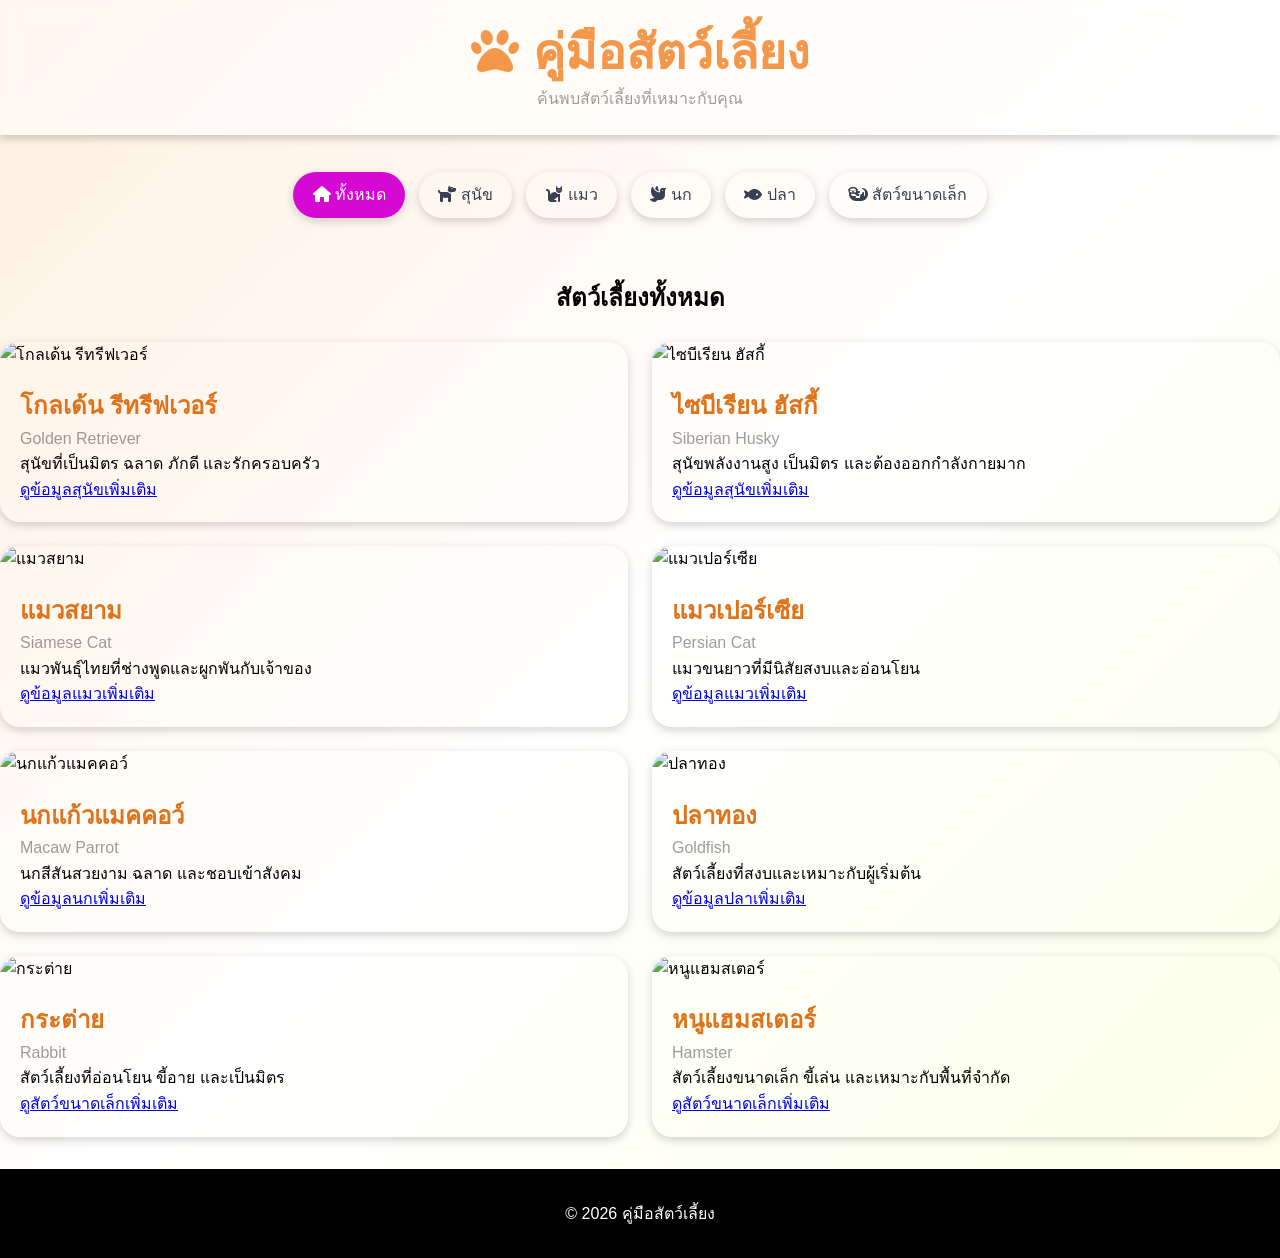
==== pets01/index.html @ db3bd054 "pet" ====
<!DOCTYPE html>
<html lang="en">

<head>
    <meta charset="UTF-8">
    <meta name="viewport" content="width=device-width, initial-scale=1.0">
    <title>คู่มือสัตว์เลี้ยง</title>

    <link rel="stylesheet" href="../css/pet-style.css">

    <!-- Font Awesome Icons -->
    <link rel="stylesheet" href="https://cdnjs.cloudflare.com/ajax/libs/font-awesome/6.7.2/css/all.min.css">

</head>

<body>
    <!-- Header Section -->
    <header class="header">
        <div class="header-content">
            <h1 class="header-title"><i class="fa-solid fa-paw"></i> คู่มือสัตว์เลี้ยง</h1>
            <p class="header-subtitle">ค้นพบสัตว์เลี้ยงที่เหมาะกับคุณ</p>
        </div>
    </header>

    <!-- Nav Bar -->
    <nav>
        <a href="index.html" class="active"><i class="fa-solid fa-house"></i> ทั้งหมด</a>
        <a href="dog.html"><i class="fa-solid fa-dog"></i> สุนัข</a>
        <a href="cat.html"><i class="fa-solid fa-cat"></i> แมว</a>
        <a href="bird.html"><i class="fa-solid fa-dove"></i> นก</a>
        <a href="fish.html"><i class="fa-solid fa-fish"></i> ปลา</a>
        <a href="small-pet.html"><i class="fa-solid fa-otter"></i> สัตว์ขนาดเล็ก</a>
    </nav>


    <!-- Main Section -->
    <main class="container">
        <h2 class="page-title">สัตว์เลี้ยงทั้งหมด</h2>
        <div class="pet-grid">
            <article class="pet-card">
                <img src="https://images.unsplash.com/photo-1734966213753-1b361564bab4?auto=format&amp;fit=crop&amp;w=1080&amp;q=80"
                    alt="โกลเด้น รีทรีฟเวอร์">

                <div class="pet-content">
                    <h2>โกลเด้น รีทรีฟเวอร์</h2>
                    <p class="breed">Golden Retriever</p>
                    <p>สุนัขที่เป็นมิตร ฉลาด ภักดี และรักครอบครัว</p>
                    <p><a href="dog.html">ดูข้อมูลสุนัขเพิ่มเติม</a></p>
                </div>
            </article>

            <article class="pet-card">
                <img src="https://images.unsplash.com/photo-1590419690008-905895e8fe0d?auto=format&amp;fit=crop&amp;w=1080&amp;q=80"
                    alt="ไซบีเรียน ฮัสกี้">

                <div class="pet-content">
                    <h2>ไซบีเรียน ฮัสกี้</h2>
                    <p class="breed">Siberian Husky</p>
                    <p>สุนัขพลังงานสูง เป็นมิตร และต้องออกกำลังกายมาก</p>
                    <p><a href="dog.html">ดูข้อมูลสุนัขเพิ่มเติม</a></p>
                </div>
            </article>

            <article class="pet-card">
                <img src="https://images.unsplash.com/photo-1568152950566-c1bf43f4ab28?auto=format&amp;fit=crop&amp;w=1080&amp;q=80"
                    alt="แมวสยาม">

                <div class="pet-content">
                    <h2>แมวสยาม</h2>
                    <p class="breed">Siamese Cat</p>
                    <p>แมวพันธุ์ไทยที่ช่างพูดและผูกพันกับเจ้าของ</p>
                    <p><a href="cat.html">ดูข้อมูลแมวเพิ่มเติม</a></p>
                </div>
            </article>

            <article class="pet-card">
                <img src="https://images.unsplash.com/photo-1585137173132-cf49e10ad27d?auto=format&amp;fit=crop&amp;w=1080&amp;q=80"
                    alt="แมวเปอร์เซีย">

                <div class="pet-content">
                    <h2>แมวเปอร์เซีย</h2>
                    <p class="breed">Persian Cat</p>
                    <p>แมวขนยาวที่มีนิสัยสงบและอ่อนโยน</p>
                    <p><a href="cat.html">ดูข้อมูลแมวเพิ่มเติม</a></p>
                </div>
            </article>

            <article class="pet-card">
                <img src="https://images.unsplash.com/photo-1584888890205-9b49eaf0c660?auto=format&amp;fit=crop&amp;w=1080&amp;q=80"
                    alt="นกแก้วแมคคอว์">

                <div class="pet-content">
                    <h2>นกแก้วแมคคอว์</h2>
                    <p class="breed">Macaw Parrot</p>
                    <p>นกสีสันสวยงาม ฉลาด และชอบเข้าสังคม</p>
                    <p><a href="bird.html">ดูข้อมูลนกเพิ่มเติม</a></p>
                </div>
            </article>

            <article class="pet-card">
                <img src="https://images.unsplash.com/photo-1592072467526-0506c6530493?auto=format&amp;fit=crop&amp;w=1080&amp;q=80"
                    alt="ปลาทอง">

                <div class="pet-content">
                    <h2>ปลาทอง</h2>
                    <p class="breed">Goldfish</p>
                    <p>สัตว์เลี้ยงที่สงบและเหมาะกับผู้เริ่มต้น</p>
                    <p><a href="fish.html">ดูข้อมูลปลาเพิ่มเติม</a></p>
                </div>
            </article>

            <article class="pet-card">
                <img src="https://images.unsplash.com/photo-1622349817799-067c32295df2?auto=format&amp;fit=crop&amp;w=1080&amp;q=80"
                    alt="กระต่าย">

                <div class="pet-content">
                    <h2>กระต่าย</h2>
                    <p class="breed">Rabbit</p>
                    <p>สัตว์เลี้ยงที่อ่อนโยน ขี้อาย และเป็นมิตร</p>
                    <p><a href="small-pets.html">ดูสัตว์ขนาดเล็กเพิ่มเติม</a></p>
                </div>
            </article>

            <article class="pet-card">
                <img src="https://images.unsplash.com/photo-1425082661705-1834bfd09dca?auto=format&amp;fit=crop&amp;w=1080&amp;q=80"
                    alt="หนูแฮมสเตอร์">

                <div class="pet-content">
                    <h2>หนูแฮมสเตอร์</h2>
                    <p class="breed">Hamster</p>
                    <p>สัตว์เลี้ยงขนาดเล็ก ขี้เล่น และเหมาะกับพื้นที่จำกัด</p>
                    <p><a href="small-pets.html">ดูสัตว์ขนาดเล็กเพิ่มเติม</a></p>
                </div>
            </article>
        </div>
    </main>


    <!-- Footer Section -->
    <footer>
        <p>&copy; 2026 คู่มือสัตว์เลี้ยง</p>
    </footer>
</body>

</html>
---- css/pet-style.css ----
* {
    box-sizing: border-box;
    margin: 0;
    padding: 0;
}

html {
    scroll-behavior: smooth;
    font-size: 16px;
}

body {
    font-family: Arial, Helvetica, sans-serif;
    line-height: 1.6;
    color: var(--text-color);
    background: linear-gradient(135deg, #fef0e0 0%, #ffffff 50%, #fdffe8 100%);
}

.container {
        max-width: 1320px;

        margin: 0 auto;
}

:root {
    /* สีหลักของเว็บ */
    --primary-color : rgb(245, 151, 74);
    --primary-dark-color : rgb(224, 115, 26);
    --secondary-color : rgb(248, 171, 27);


    /* สีข้อความ */
    --text-color : black;

    --nav-text-color : #374151;

    --light-text-color : #ffffff;

    /* สีพื้น */
    --btn-bg-color: rgb(212, 9, 212);
    --footer-bg-color: black;

    /* สีเงา */
    --header-shadow : 0 4px 8px rgba(0, 0, 0, 0.18);
    --card-shadow : 0 3px 10px rgba(0, 0, 0, 0.18);

    /* สีขอบ */
    --border-color : rgb(255, 198, 75);
    --muted-text-color : rgba(0, 0, 0, 0.384);
}

/* ====================================
               Header
=======================================*/

.header {
    background-color: rgba(255, 255, 255, 0.527);
    backdrop-filter: blur(10px);

    box-shadow: var(--header-shadow);
    
    position: sticky;
    top: 0;

    z-index: 999;
}

.header-content { 
    text-align: center;
    padding-block: 1.5rem;
}

.header-title {
    color: var(--primary-color);

    font-size: clamp(2rem, 5vw, 3rem);

    line-height: 1.2;
    margin-bottom: 0.25rem;
}

.header-subtitle {
    color: var(--muted-text-color);
}

/* ====================================
               Nav
=======================================*/

nav {
    padding-block: 2rem;
    text-align: center;
}

nav a {
    text-decoration: none;
    color: var(--nav-text-color);

    padding: 0.65rem 1.2rem;
    box-shadow: var(--card-shadow);
    border-radius: 999px;

    margin: 0.3rem;

    transition: transform 0.5s;
    display: inline-block;
}

nav a:hover {
    transform: translateY(-10px);
}

nav a.active {
    background-color: var(--btn-bg-color);
    color: var(--light-text-color);
}




/* ====================================
               Main
=======================================*/

.page-title {
    text-align: center;
    margin: 1.5rem;
}

.pet-grid {
    display: grid;
    grid-template-columns: repeat(2, 1fr);
    gap: 1.5rem;
    
}

.pet-card {
    border: var(--border-color);
    box-shadow: var(--card-shadow);
    border-radius: 20px;
    overflow: hidden;
    transition: transform 0.3s;
}


.pet-card:hover{
    transform: translateY(-4px);
    box-shadow: var(--header-shadow);
}


.pet-card img {
    height: 16.25rem;
    width: 100%;
    object-fit: cover;
}

.pet-content {
 padding: 1.25rem;
}

.pet-content h2{
 color: var(--primary-dark-color);
}

.breed {
    color: var(--muted-text-color);
}



/* ====================================
               Footer
=======================================*/

footer {
    background-color: var(--footer-bg-color);
    text-align: center;

    color: var(--light-text-color);

    padding-block: 2rem;
    margin-top: 2rem;
}


/* ====================================
               Responsive
=======================================*/
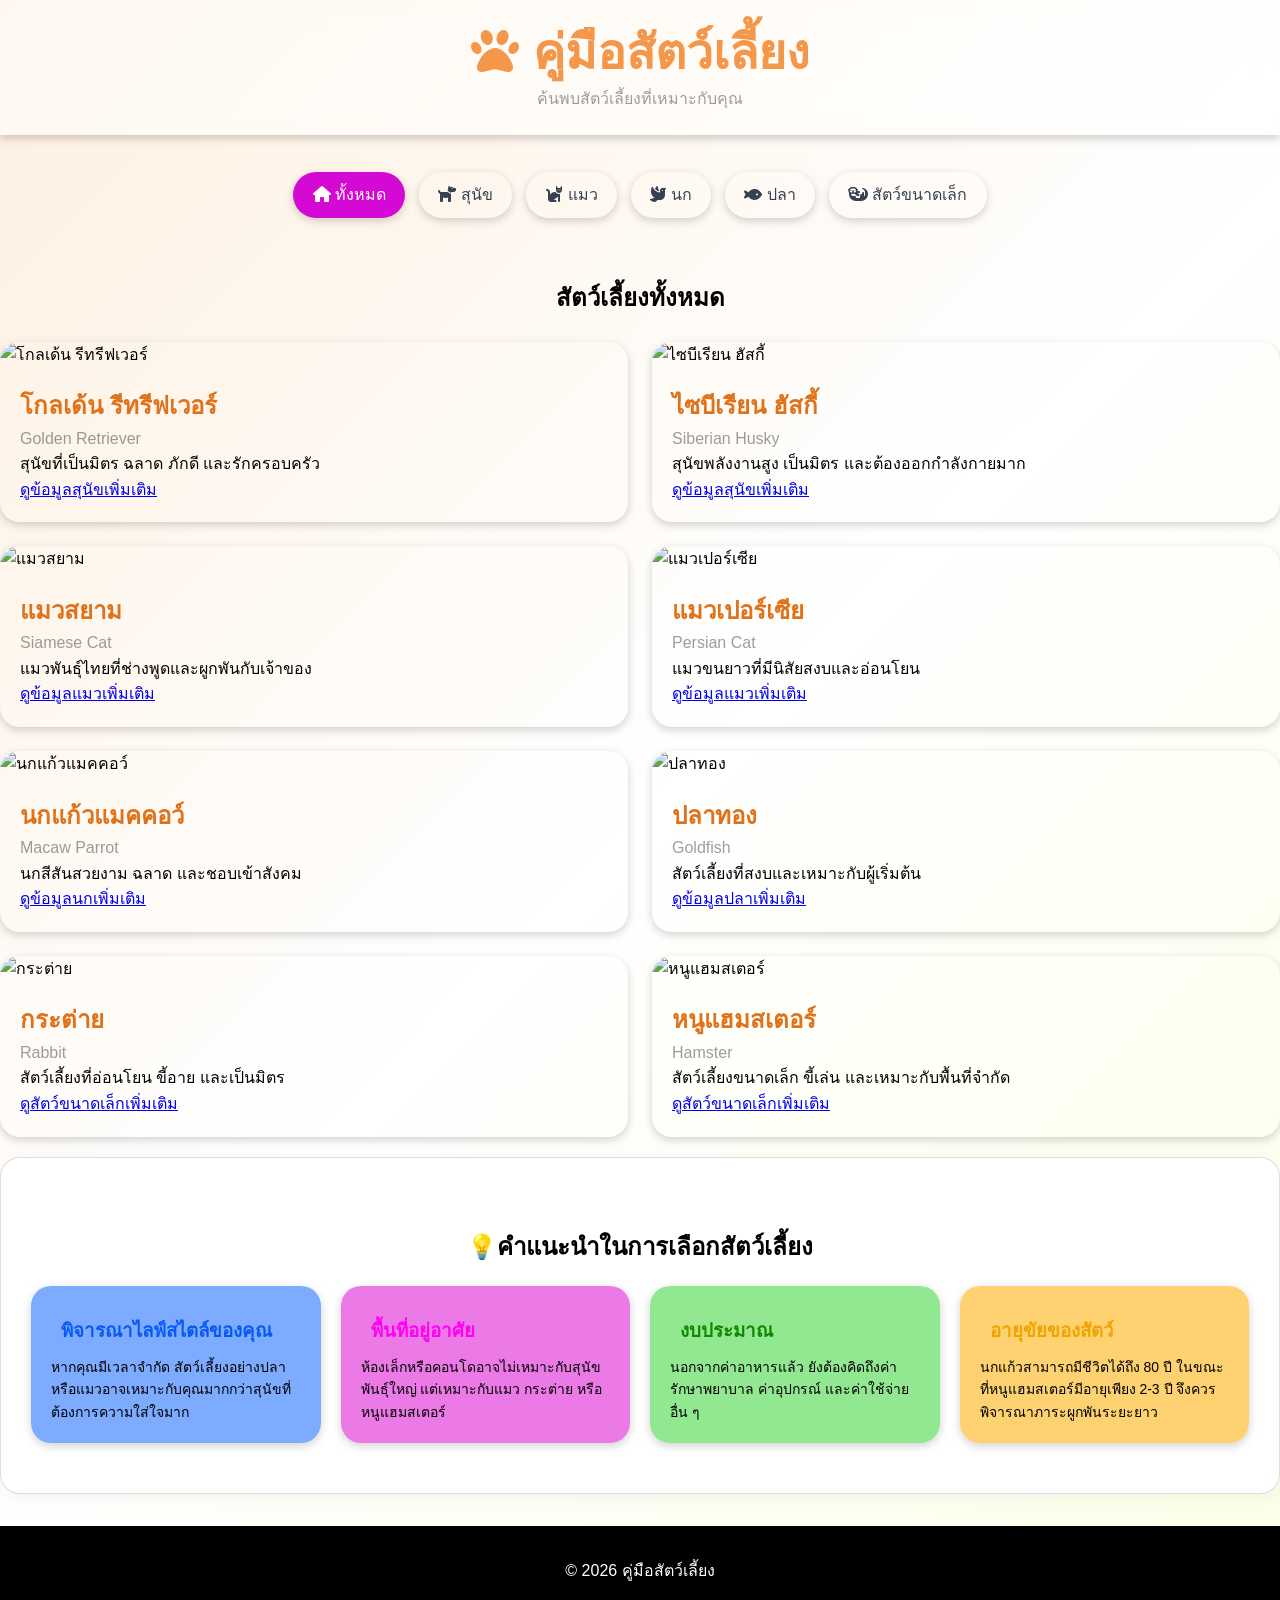
==== commit 063d2f25: "pet-tip" ====
--- a/pets01/index.html
+++ b/pets01/index.html
@@ -135,6 +135,40 @@
         </div>
     </main>
 
+    <section class="tip-box">
+        <h2 class="tip-header">💡คำแนะนำในการเลือกสัตว์เลี้ยง</h2>
+            <div class="tip-grid">
+
+                <article class="tip-card card-blue">
+                    <div class="tip-content  text-card-blue">
+                    <h3>พิจารณาไลฟ์สไตล์ของคุณ</h3>
+                    <p>หากคุณมีเวลาจำกัด สัตว์เลี้ยงอย่างปลาหรือแมวอาจเหมาะกับคุณมากกว่าสุนัขที่ต้องการความใส่ใจมาก</p>
+                    </div>
+                </article>
+
+                <article class="tip-card card-purple">
+                    <div class="tip-content text-card-purple">
+                    <h3>พื้นที่อยู่อาศัย</h3>
+                    <p>ห้องเล็กหรือคอนโดอาจไม่เหมาะกับสุนัขพันธุ์ใหญ่ แต่เหมาะกับแมว กระต่าย หรือหนูแฮมสเตอร์</p>
+                    </div>
+                </article>
+
+                <article class="tip-card  card-green">
+                    <div class="tip-content text-card-green">
+                    <h3>งบประมาณ</h3>
+                    <p>นอกจากค่าอาหารแล้ว ยังต้องคิดถึงค่ารักษาพยาบาล ค่าอุปกรณ์ และค่าใช้จ่ายอื่น ๆ</p>
+                    </div>
+                </article>
+
+
+                <article class="tip-card card-yellow">
+                    <div class="tip-content text-card-yellow">
+                    <h3>อายุขัยของสัตว์</h3>
+                    <p>นกแก้วสามารถมีชีวิตได้ถึง 80 ปี ในขณะที่หนูแฮมสเตอร์มีอายุเพียง 2-3 ปี จึงควรพิจารณาภาระผูกพันระยะยาว</p>
+                    </div>
+                </article>
+            </div>
+    </section>
 
     <!-- Footer Section -->
     <footer>
--- a/css/pet-style.css
+++ b/css/pet-style.css
@@ -36,9 +36,15 @@
 
     --light-text-color : #ffffff;
 
+    --text-card-1 : rgba(6, 88, 241, 0.993);
+    --text-card-2 : rgb(255, 0, 242);
+    --text-card-3 : rgb(16, 136, 0);
+    --text-card-4 : rgb(240, 164, 0);
+
     /* สีพื้น */
     --btn-bg-color: rgb(212, 9, 212);
     --footer-bg-color: black;
+    --tip-bg-color : white;
 
     /* สีเงา */
     --header-shadow : 0 4px 8px rgba(0, 0, 0, 0.18);
@@ -47,6 +53,12 @@
     /* สีขอบ */
     --border-color : rgb(255, 198, 75);
     --muted-text-color : rgba(0, 0, 0, 0.384);
+
+    /* สีกล่อง */
+    --card-1 : rgba(59, 128, 255, 0.658);
+    --card-2 : rgba(218, 0, 207, 0.527);
+    --card-3 : rgba(0, 201, 0, 0.432);
+    --card-4 : rgba(255, 182, 25, 0.616);
 }
 
 /* ====================================
@@ -167,7 +179,72 @@
     color: var(--muted-text-color);
 }
 
-
+.tip-box {
+  background-color: var(--tip-bg-color); 
+  max-width: 1320px;   
+  margin: 0 auto;         
+  padding: 50px 30px;        
+  border-radius: 20px;       
+  box-shadow: 0px 4px 20px rgba(0, 0, 0, 0.05); /* เงาบางนุ่มๆ */
+  margin-top: 20px;
+  border: 1px solid rgba(128, 128, 128, 0.26);
+}
+
+.tip-header {
+    text-align: center;
+    margin: 20px;
+}
+
+.tip-grid {
+    display: grid;
+    grid-template-columns: repeat(4, 1fr);
+    gap: 20px;
+}
+
+
+.tip-card {
+    border: var(--border-color);
+    box-shadow: var(--card-shadow);
+    border-radius: 20px;
+    padding: 20px;
+}
+
+.tip-content p {
+    font-size: 14px;
+}
+
+.tip-content h3 {
+    padding: 10px;
+}
+
+.card-blue {
+    background-color: var(--card-1);
+}
+
+.card-purple {
+    background-color: var(--card-2);
+}
+
+.card-green {
+    background-color: var(--card-3);
+}
+
+.card-yellow {
+    background-color: var(--card-4);
+}
+
+.text-card-blue h3{
+    color: var(--text-card-1);
+}
+.text-card-purple h3{
+    color: var(--text-card-2);
+}
+.text-card-green h3{
+    color: var(--text-card-3);
+}
+.text-card-yellow h3{
+    color: var(--text-card-4);
+}
 
 /* ====================================
                Footer
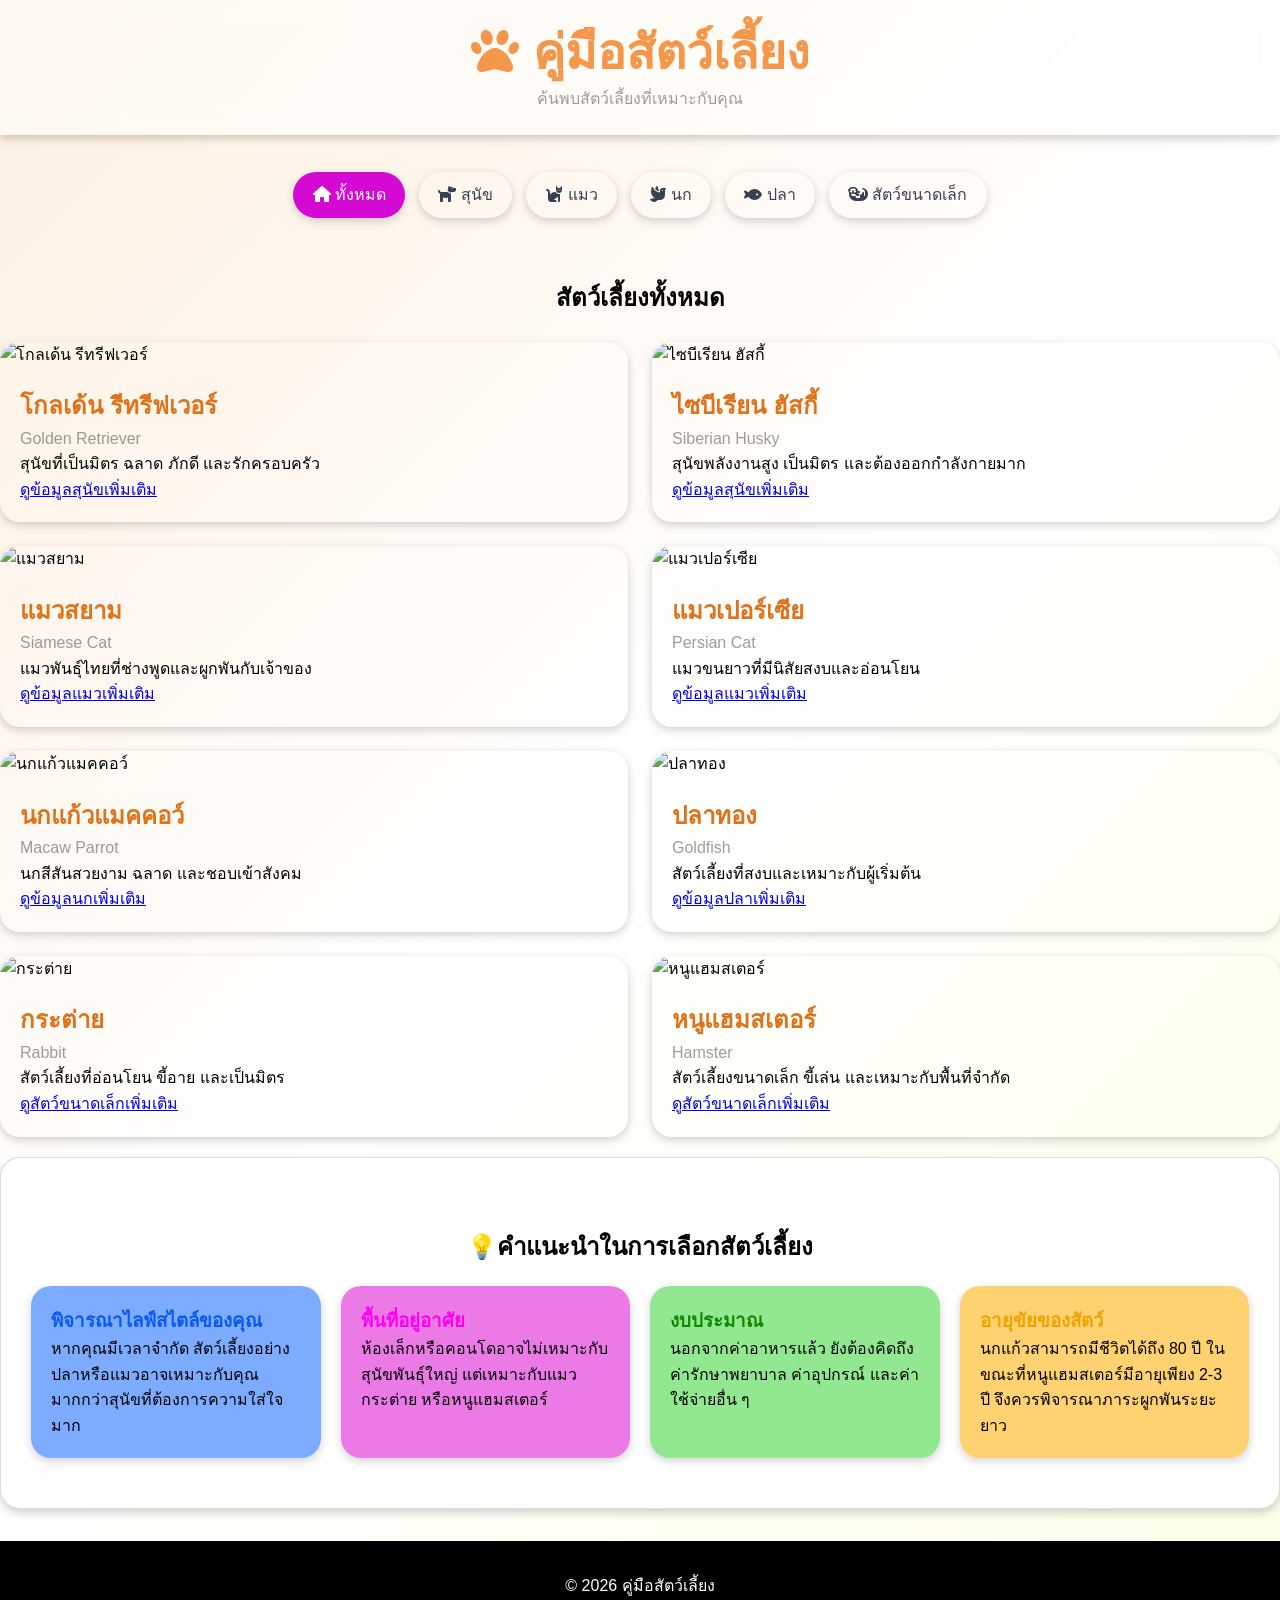
==== commit e5e95187: "fix pet" ====
--- a/pets01/index.html
+++ b/pets01/index.html
@@ -135,37 +135,28 @@
         </div>
     </main>
 
-    <section class="tip-box">
-        <h2 class="tip-header">💡คำแนะนำในการเลือกสัตว์เลี้ยง</h2>
-            <div class="tip-grid">
+    <section class="info-section">
+        <h2 class="info-title">💡คำแนะนำในการเลือกสัตว์เลี้ยง</h2>
+            <div class="info-grid">
 
-                <article class="tip-card card-blue">
-                    <div class="tip-content  text-card-blue">
+                <article class="info-card info-blue">
                     <h3>พิจารณาไลฟ์สไตล์ของคุณ</h3>
                     <p>หากคุณมีเวลาจำกัด สัตว์เลี้ยงอย่างปลาหรือแมวอาจเหมาะกับคุณมากกว่าสุนัขที่ต้องการความใส่ใจมาก</p>
-                    </div>
                 </article>
 
-                <article class="tip-card card-purple">
-                    <div class="tip-content text-card-purple">
+                <article class="info-card info-purple">
                     <h3>พื้นที่อยู่อาศัย</h3>
                     <p>ห้องเล็กหรือคอนโดอาจไม่เหมาะกับสุนัขพันธุ์ใหญ่ แต่เหมาะกับแมว กระต่าย หรือหนูแฮมสเตอร์</p>
-                    </div>
                 </article>
-
-                <article class="tip-card  card-green">
-                    <div class="tip-content text-card-green">
+                <article class="info-card  info-green">
                     <h3>งบประมาณ</h3>
                     <p>นอกจากค่าอาหารแล้ว ยังต้องคิดถึงค่ารักษาพยาบาล ค่าอุปกรณ์ และค่าใช้จ่ายอื่น ๆ</p>
-                    </div>
                 </article>
 
 
-                <article class="tip-card card-yellow">
-                    <div class="tip-content text-card-yellow">
+                <article class="info-card info-orange">
                     <h3>อายุขัยของสัตว์</h3>
                     <p>นกแก้วสามารถมีชีวิตได้ถึง 80 ปี ในขณะที่หนูแฮมสเตอร์มีอายุเพียง 2-3 ปี จึงควรพิจารณาภาระผูกพันระยะยาว</p>
-                    </div>
                 </article>
             </div>
     </section>
--- a/css/pet-style.css
+++ b/css/pet-style.css
@@ -179,72 +179,67 @@
     color: var(--muted-text-color);
 }
 
-.tip-box {
+.info-section {
   background-color: var(--tip-bg-color); 
   max-width: 1320px;   
   margin: 0 auto;         
   padding: 50px 30px;        
   border-radius: 20px;       
-  box-shadow: 0px 4px 20px rgba(0, 0, 0, 0.05); /* เงาบางนุ่มๆ */
+  box-shadow: var(--header-shadow);
   margin-top: 20px;
   border: 1px solid rgba(128, 128, 128, 0.26);
 }
 
-.tip-header {
+.info-title {
     text-align: center;
     margin: 20px;
 }
 
-.tip-grid {
+.info-grid {
     display: grid;
     grid-template-columns: repeat(4, 1fr);
     gap: 20px;
 }
 
 
-.tip-card {
+.info-card {
     border: var(--border-color);
     box-shadow: var(--card-shadow);
     border-radius: 20px;
     padding: 20px;
 }
 
-.tip-content p {
-    font-size: 14px;
-}
-
-.tip-content h3 {
-    padding: 10px;
-}
-
-.card-blue {
+.info-blue {
     background-color: var(--card-1);
 }
-
-.card-purple {
+.info-blue h3 {
+    color: var(--text-card-1);
+}
+
+.info-purple {
     background-color: var(--card-2);
 }
 
-.card-green {
+.info-purple h3{
+    color: var(--text-card-2);
+}
+
+.info-green {
     background-color: var(--card-3);
 }
 
-.card-yellow {
+.info-green h3{
+    color: var(--text-card-3);
+}
+
+.info-orange {
     background-color: var(--card-4);
 }
 
-.text-card-blue h3{
-    color: var(--text-card-1);
-}
-.text-card-purple h3{
-    color: var(--text-card-2);
-}
-.text-card-green h3{
-    color: var(--text-card-3);
-}
-.text-card-yellow h3{
+.info-orange h3 {
     color: var(--text-card-4);
 }
+
 
 /* ====================================
                Footer
